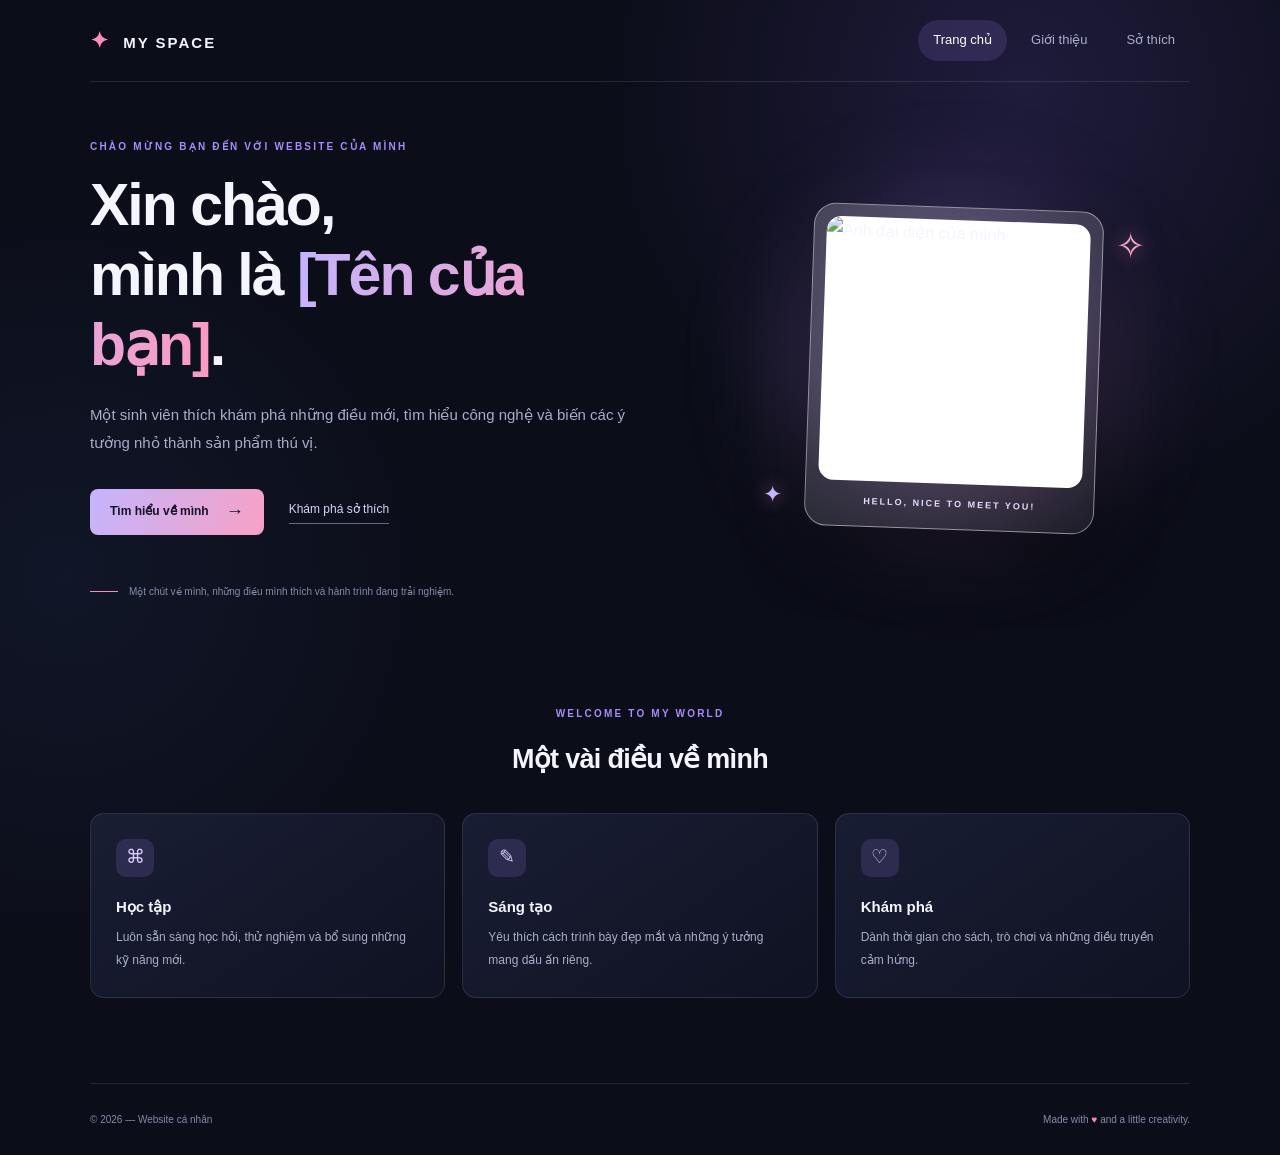
==== index.html @ cd28932d "Add files via upload" ====
<!DOCTYPE html>
<html lang="vi">
<head>
  <meta charset="UTF-8">
  <meta name="viewport" content="width=device-width, initial-scale=1.0">
  <meta name="description" content="Website giới thiệu bản thân.">
  <title>Trang chủ | Góc nhỏ của mình</title>
  <link rel="stylesheet" href="style.css">
</head>
<body>
  <header class="site-header">
    <a class="brand" href="index.html"><span class="brand-mark">✦</span> MY SPACE</a>
    <nav class="nav" aria-label="Điều hướng chính">
      <a class="active" href="index.html">Trang chủ</a>
      <a href="about.html">Giới thiệu</a>
      <a href="hobbies.html">Sở thích</a>
    </nav>
  </header>

  <main>
    <section class="hero page-width">
      <div class="hero-copy">
        <p class="eyebrow"><span class="status-dot"></span> CHÀO MỪNG BẠN ĐẾN VỚI WEBSITE CỦA MÌNH</p>
        <h1>Xin chào,<br>mình là <span class="gradient-text">[Tên của bạn]</span>.</h1>
        <p class="lead">Một sinh viên thích khám phá những điều mới, tìm hiểu công nghệ và biến các ý tưởng nhỏ thành sản phẩm thú vị.</p>
        <div class="hero-actions">
          <a class="button primary" href="about.html">Tìm hiểu về mình <span>→</span></a>
          <a class="text-link" href="hobbies.html">Khám phá sở thích</a>
        </div>
        <div class="mini-note"><span class="note-line"></span> Một chút về mình, những điều mình thích và hành trình đang trải nghiệm.</div>
      </div>

      <div class="portrait-wrap">
        <div class="portrait-glow"></div>
        <div class="portrait-card">
          <img src="assets/avatar.webp" alt="Ảnh đại diện của mình">
          <span class="portrait-caption">HELLO, NICE TO MEET YOU!</span>
        </div>
        <span class="orbit orbit-one">✧</span>
        <span class="orbit orbit-two">✦</span>
      </div>
    </section>

    <section class="quick-section page-width">
      <div class="section-heading">
        <p class="eyebrow">WELCOME TO MY WORLD</p>
        <h2>Một vài điều về mình</h2>
      </div>
      <div class="quick-grid">
        <article class="info-card">
          <span class="card-icon">⌘</span>
          <h3>Học tập</h3>
          <p>Luôn sẵn sàng học hỏi, thử nghiệm và bổ sung những kỹ năng mới.</p>
        </article>
        <article class="info-card">
          <span class="card-icon">✎</span>
          <h3>Sáng tạo</h3>
          <p>Yêu thích cách trình bày đẹp mắt và những ý tưởng mang dấu ấn riêng.</p>
        </article>
        <article class="info-card">
          <span class="card-icon">♡</span>
          <h3>Khám phá</h3>
          <p>Dành thời gian cho sách, trò chơi và những điều truyền cảm hứng.</p>
        </article>
      </div>
    </section>
  </main>

  <footer class="site-footer page-width">
    <span>© 2026 — Website cá nhân</span>
    <span>Made with <b>♥</b> and a little creativity.</span>
  </footer>
</body>
</html>
---- style.css ----
:root {
  --bg: #0b0d18;
  --panel: #14182a;
  --panel-light: #1b2037;
  --text: #f4f5ff;
  --muted: #a8aec9;
  --purple: #a78bfa;
  --pink: #fb8db8;
  --line: rgba(255,255,255,.10);
}

* { box-sizing: border-box; }
html { scroll-behavior: smooth; }
body {
  margin: 0;
  min-height: 100vh;
  color: var(--text);
  background:
    radial-gradient(circle at 80% 8%, rgba(122, 91, 220, .18), transparent 27rem),
    radial-gradient(circle at 5% 50%, rgba(69, 104, 185, .10), transparent 25rem),
    var(--bg);
  font-family: 'Segoe UI', Arial, sans-serif;
  line-height: 1.7;
}
a { color: inherit; text-decoration: none; }
.page-width { width: min(1100px, calc(100% - 48px)); margin-inline: auto; }
.site-header {
  width: min(1100px, calc(100% - 48px));
  height: 82px;
  margin: 0 auto;
  display: flex;
  align-items: center;
  justify-content: space-between;
  border-bottom: 1px solid var(--line);
}
.brand { font-size: 15px; font-weight: 800; letter-spacing: 2px; }
.brand-mark { color: var(--pink); font-size: 22px; margin-right: 7px; }
.nav { display: flex; gap: 9px; align-items: center; }
.nav a { color: var(--muted); font-size: 13px; padding: 9px 15px; border-radius: 30px; transition: .2s ease; }
.nav a:hover, .nav a.active { color: white; background: rgba(167,139,250,.15); }
.hero { min-height: 560px; display: grid; grid-template-columns: 1.1fr .9fr; align-items: center; gap: 50px; padding-top: 56px; padding-bottom: 60px; }
.eyebrow { margin: 0 0 15px; color: var(--purple); font-size: 10px; letter-spacing: 2.2px; font-weight: 800; }
h1, h2, h3, p { margin-top: 0; }
.hero h1, .page-intro h1 { margin-bottom: 20px; font-size: clamp(37px, 5.2vw, 59px); line-height: 1.19; letter-spacing: -2px; }
.gradient-text { background: linear-gradient(100deg, #c4b5fd, #fb9bc1); color: transparent; background-clip: text; -webkit-background-clip: text; }
.lead { color: var(--muted); max-width: 540px; font-size: 15px; line-height: 1.9; }
.hero-actions { display: flex; align-items: center; gap: 25px; margin-top: 31px; }
.button { min-height: 46px; display: inline-flex; gap: 17px; align-items: center; justify-content: center; padding: 0 20px; border-radius: 8px; font-size: 12px; font-weight: 700; transition: transform .2s, box-shadow .2s; }
.button:hover { transform: translateY(-3px); box-shadow: 0 9px 26px rgba(167,139,250,.22); }
.button.primary { color: #171326; background: linear-gradient(110deg, #c4b5fd, #f7a1c5); }
.button span { font-size: 18px; }
.text-link { color: #d9d5f2; font-size: 12px; border-bottom: 1px solid rgba(217,213,242,.45); padding-bottom: 4px; }
.mini-note { display: flex; align-items: center; gap: 11px; margin-top: 48px; color: #858ba8; font-size: 10px; }
.note-line { width: 28px; height: 1px; background: var(--pink); }
.portrait-wrap { min-height: 390px; display: grid; place-items: center; position: relative; }
.portrait-glow { position: absolute; width: 310px; height: 310px; border-radius: 50%; background: linear-gradient(135deg, rgba(167,139,250,.40), rgba(251,141,184,.18)); filter: blur(55px); }
.portrait-card { z-index: 1; position: relative; width: min(290px, 75vw); padding: 12px 12px 17px; border: 1px solid rgba(255,255,255,.45); border-radius: 22px; background: linear-gradient(145deg, rgba(255,255,255,.20), rgba(255,255,255,.06)); box-shadow: 0 25px 65px rgba(0,0,0,.38); transform: rotate(2deg); }
.portrait-card img { display: block; width: 100%; aspect-ratio: 1; object-fit: cover; border-radius: 15px; background: #fff; }
.portrait-caption { display: block; text-align: center; padding-top: 13px; font-size: 9px; letter-spacing: 2px; color: #e4ddff; font-weight: 700; }
.orbit { z-index: 2; position: absolute; color: #f8a8c9; text-shadow: 0 0 18px rgba(251,141,184,.7); }
.orbit-one { top: 42px; right: 45px; font-size: 35px; }
.orbit-two { bottom: 50px; left: 45px; font-size: 23px; color: #c4b5fd; }
.quick-section { padding: 45px 0 85px; }
.section-heading { text-align: center; margin-bottom: 30px; }
.section-heading h2, .about-content h2, .bottom-note h2 { font-size: 27px; letter-spacing: -.7px; }
.quick-grid { display: grid; grid-template-columns: repeat(3, 1fr); gap: 17px; }
.info-card, .hobby-card { border: 1px solid var(--line); background: linear-gradient(145deg, rgba(27,32,55,.88), rgba(17,20,36,.88)); border-radius: 14px; padding: 25px; }
.card-icon { display: grid; place-items: center; width: 38px; height: 38px; margin-bottom: 17px; border-radius: 10px; color: #d9cfff; background: rgba(167,139,250,.15); font-size: 19px; }
.info-card h3 { margin-bottom: 7px; font-size: 15px; }
.info-card p, .hobby-card p { margin-bottom: 0; color: var(--muted); font-size: 12px; line-height: 1.9; }
.site-footer { border-top: 1px solid var(--line); min-height: 72px; display: flex; align-items: center; justify-content: space-between; color: #858ba8; font-size: 10px; }
.site-footer b { color: var(--pink); }
.subpage { padding-top: 65px; padding-bottom: 75px; }
.page-intro { max-width: 690px; margin-bottom: 48px; }
.page-intro h1 { font-size: clamp(36px, 5vw, 50px); }
.about-layout { display: grid; grid-template-columns: .72fr 1.28fr; gap: 65px; align-items: center; }
.about-photo { max-width: 290px; position: relative; padding: 12px; border-radius: 20px; background: linear-gradient(140deg, rgba(196,181,253,.65), rgba(251,141,184,.35)); box-shadow: 0 20px 50px rgba(0,0,0,.3); }
.about-photo img { display: block; width: 100%; border-radius: 13px; }
.photo-tag { position: absolute; bottom: 25px; left: 25px; padding: 7px 13px; border: 1px solid rgba(255,255,255,.25); border-radius: 20px; background: rgba(11,13,24,.78); backdrop-filter: blur(8px); font-size: 11px; }
.about-content h2 { line-height: 1.4; }
.about-content > p:not(.eyebrow) { color: var(--muted); font-size: 13px; line-height: 2; }
.about-content strong { color: #eee9ff; }
.detail-list { margin-top: 24px; border-top: 1px solid var(--line); }
.detail-list div { display: flex; justify-content: space-between; gap: 20px; padding: 11px 0; border-bottom: 1px solid var(--line); font-size: 11px; }
.detail-list span { color: #858ba8; }
.detail-list strong { text-align: right; font-weight: 600; }
.quote-card { margin-top: 65px; padding: 27px 34px; border: 1px solid rgba(196,181,253,.2); border-radius: 14px; background: rgba(167,139,250,.07); display: flex; align-items: center; gap: 25px; }
.quote-mark { color: var(--pink); font-family: Georgia, serif; font-size: 60px; line-height: 1; }
.quote-card p { margin: 0; color: #d5d2e9; font-size: 13px; }
.hobby-grid { display: grid; grid-template-columns: repeat(2, 1fr); gap: 17px; }
.hobby-card { min-height: 245px; position: relative; overflow: hidden; }
.hobby-card::after { content: ''; position: absolute; width: 170px; height: 170px; right: -80px; bottom: -95px; border-radius: 50%; background: rgba(167,139,250,.10); }
.hobby-featured { grid-row: span 2; min-height: 507px; background: linear-gradient(145deg, rgba(67,53,108,.60), rgba(17,20,36,.94)); }
.hobby-number { color: #9992bc; font-size: 9px; letter-spacing: 2px; }
.hobby-symbol { margin: 35px 0 22px; color: #d7c8ff; font-size: 38px; }
.hobby-card h2 { margin-bottom: 10px; font-size: 20px; }
.hobby-card p { max-width: 440px; }
.tag { display: inline-block; margin-top: 20px; padding: 5px 10px; border: 1px solid rgba(196,181,253,.2); border-radius: 20px; color: #c7b9f5; font-size: 9px; }
.hobby-card:not(.hobby-featured) .hobby-symbol { margin-top: 18px; margin-bottom: 10px; font-size: 28px; }
.hobby-card:not(.hobby-featured) h2 { font-size: 17px; }
.bottom-note { display: flex; justify-content: space-between; align-items: center; gap: 25px; margin-top: 65px; padding: 30px; border: 1px solid var(--line); border-radius: 14px; background: rgba(255,255,255,.025); }
.bottom-note h2 { max-width: 570px; margin: 0; font-size: 21px; }
.bottom-note .eyebrow { margin-bottom: 8px; }

@media (max-width: 760px) {
  .site-header { height: auto; min-height: 75px; align-items: flex-start; flex-direction: column; justify-content: center; gap: 8px; padding: 12px 0; }
  .nav { width: 100%; gap: 2px; }
  .nav a { padding: 7px 11px; font-size: 11px; }
  .hero { grid-template-columns: 1fr; gap: 10px; padding-top: 55px; }
  .hero-copy { order: 1; }
  .portrait-wrap { order: 0; min-height: 300px; }
  .portrait-card { width: 220px; }
  .portrait-glow { width: 230px; height: 230px; }
  .orbit-one { top: 20px; right: 18%; }
  .orbit-two { bottom: 25px; left: 15%; }
  .quick-grid { grid-template-columns: 1fr; }
  .about-layout { grid-template-columns: 1fr; gap: 35px; }
  .about-photo { width: min(260px, 80%); margin: 0 auto; }
  .hobby-grid { grid-template-columns: 1fr; }
  .hobby-featured { grid-row: auto; min-height: 300px; }
  .bottom-note { align-items: flex-start; flex-direction: column; }
  .site-footer { padding: 18px 0; align-items: flex-start; flex-direction: column; justify-content: center; gap: 4px; }
}
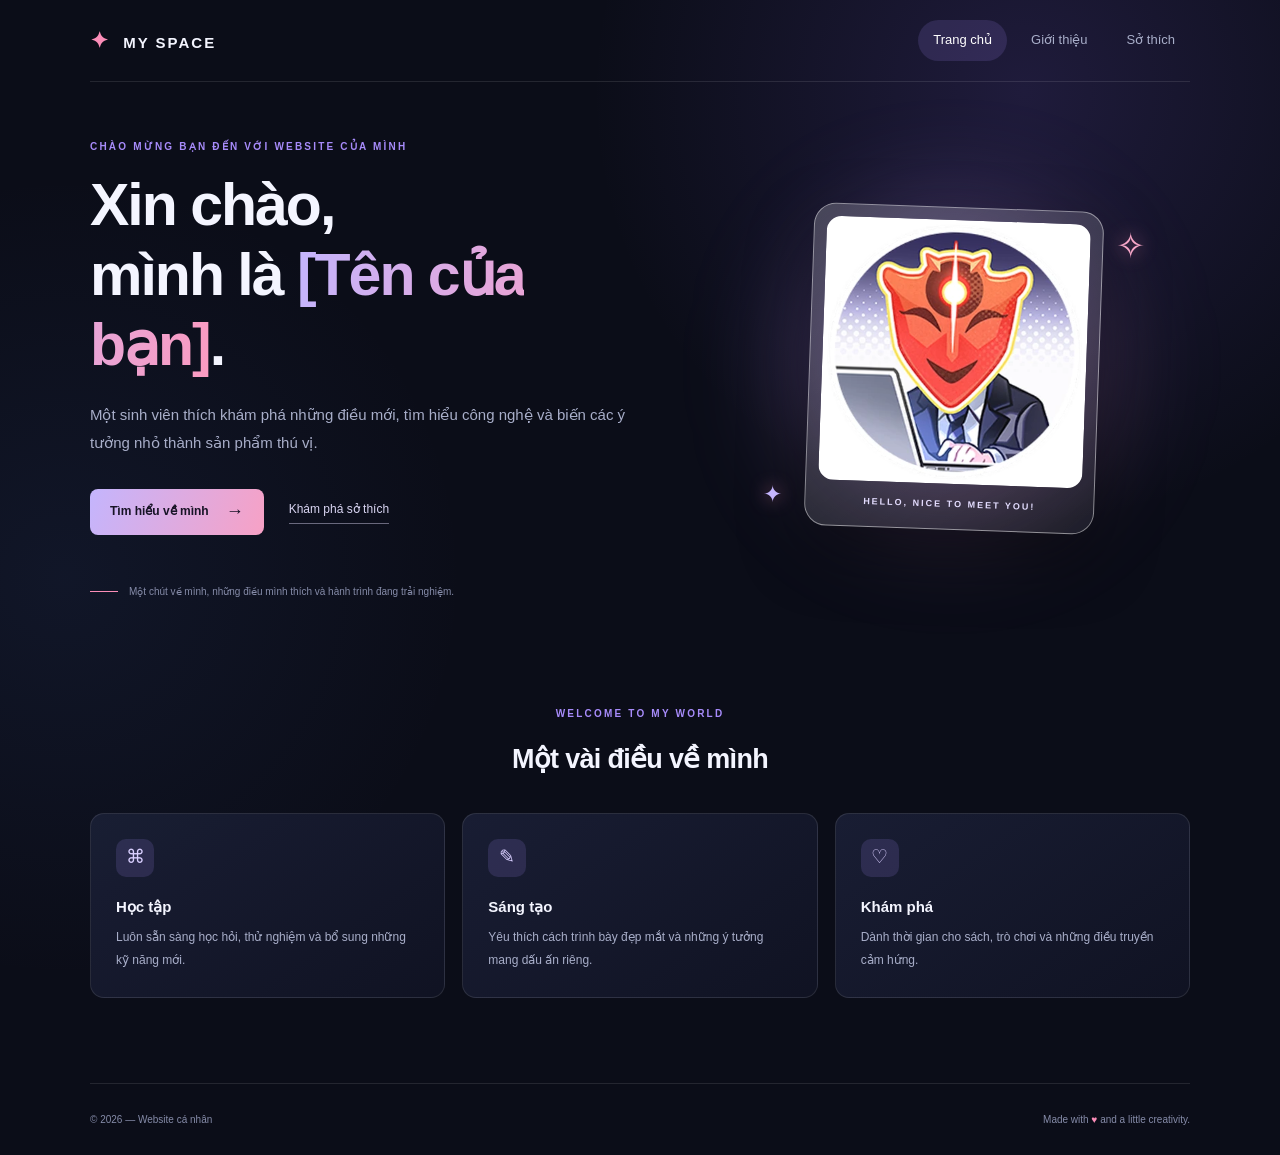
==== commit 977a0c80: "Add files via upload" ====
--- a/index.html
+++ b/index.html
@@ -33,7 +33,7 @@
       <div class="portrait-wrap">
         <div class="portrait-glow"></div>
         <div class="portrait-card">
-          <img src="assets/avatar.webp" alt="Ảnh đại diện của mình">
+          <img src="avatar.webp" alt="Ảnh đại diện của mình">
           <span class="portrait-caption">HELLO, NICE TO MEET YOU!</span>
         </div>
         <span class="orbit orbit-one">✧</span>
